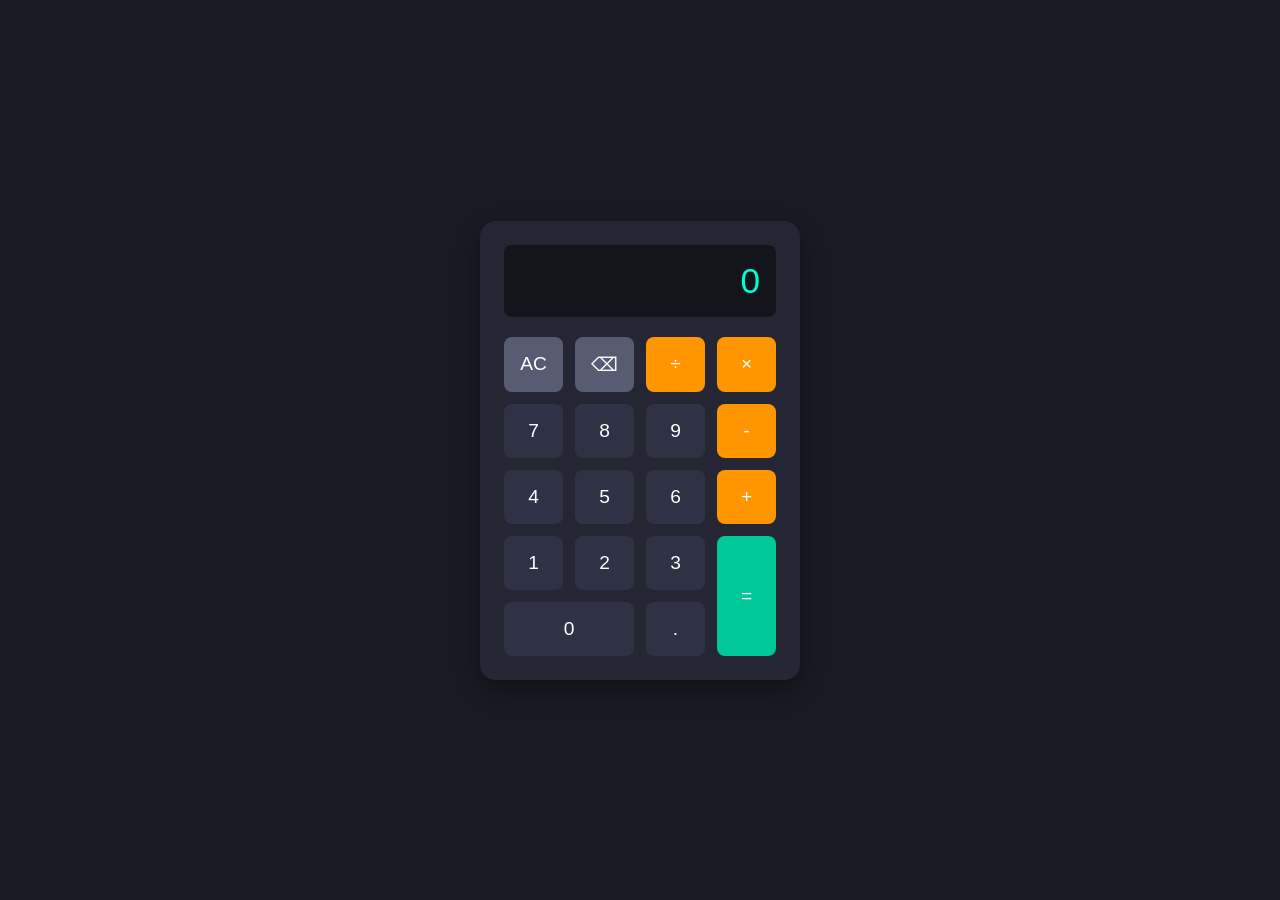
==== calc/index.html @ 813cab5e "Added Mode and other assignment too" ====
<!DOCTYPE html>
<html lang="en">
<head>
  <meta charset="UTF-8">
  <meta name="viewport" content="width=device-width, initial-scale=1.0">
  <title>JS Calculator</title>
  <link rel="stylesheet" href="style.css">
</head>
<body>
  <div class="calculator">
    <!-- Calculator Display -->
    <div id="display" class="display">0</div>

    <!-- Buttons Grid -->
    <div class="buttons">
      <button class="btn func" id="clear">AC</button>
      <button class="btn func" id="backspace">⌫</button>
      <button class="btn op" data-op="/">&divide;</button>
      <button class="btn op" data-op="*">&times;</button>

      <button class="btn num" data-num="7">7</button>
      <button class="btn num" data-num="8">8</button>
      <button class="btn num" data-num="9">9</button>
      <button class="btn op" data-op="-">-</button>

      <button class="btn num" data-num="4">4</button>
      <button class="btn num" data-num="5">5</button>
      <button class="btn num" data-num="6">6</button>
      <button class="btn op" data-op="+">+</button>

      <button class="btn num" data-num="1">1</button>
      <button class="btn num" data-num="2">2</button>
      <button class="btn num" data-num="3">3</button>
      <button class="btn equal" id="equals">=</button>

      <button class="btn num zero" data-num="0">0</button>
      <button class="btn decimal" id="decimal">.</button>
    </div>
  </div>

  <script src="script.js"></script>
</body>
</html>
---- calc/style.css ----
:root {
  --color-page-background: #1a1a24;
  --color-calculator-background: #242633;
  --color-display-background: #13141c;
  --color-display-text: #00ffcc;
  --color-button-background: #2e3244;
  --color-button-text: #ffffff;
  --color-button-hover: #3b4057;
  --color-operator-background: #ff9500;
  --color-operator-hover: #e08500;
  --color-function-background: #585c72;
  --color-function-hover: #6a6f87;
  --color-equal-background: #00c896;
  --color-equal-hover: #00b084;
  --color-calculator-shadow: rgba(0, 0, 0, 0.4);
}

* {
  box-sizing: border-box;
  margin: 0;
  padding: 0;
  font-family: 'Segoe UI', Tahoma, Geneva, Verdana, sans-serif;
}

body {
  min-height: 100vh;
  display: flex;
  justify-content: center;
  align-items: center;
  background-color: var(--color-page-background);
}

.calculator {
  background-color: var(--color-calculator-background);
  border-radius: 16px;
  padding: 24px;
  width: 320px;
  box-shadow: 0 10px 25px var(--color-calculator-shadow);
}

.calculator h1 {
  color: var(--color-button-text);
  font-size: 1.5rem;
  margin-bottom: 20px;
  text-align: center;
}

.display {
  background-color: var(--color-display-background);
  color: var(--color-display-text);
  font-size: 2.2rem;
  padding: 16px;
  text-align: right;
  border-radius: 8px;
  margin-bottom: 20px;
  overflow: hidden;
  text-overflow: ellipsis;
  white-space: nowrap;
  min-height: 65px;
}

.buttons {
  display: grid;
  grid-template-columns: repeat(4, 1fr);
  gap: 12px;
}

.btn {
  padding: 16px;
  font-size: 1.2rem;
  border: none;
  border-radius: 8px;
  cursor: pointer;
  background-color: var(--color-button-background);
  color: var(--color-button-text);
  transition: background 0.15s ease, transform 0.1s ease;
}

.btn:hover {
  background-color: var(--color-button-hover);
}

.btn:active {
  transform: scale(0.96);
}

.btn.op {
  background-color: var(--color-operator-background);
  color: var(--color-button-text);
}

.btn.op:hover {
  background-color: var(--color-operator-hover);
}

.btn.func {
  background-color: var(--color-function-background);
}

.btn.func:hover {
  background-color: var(--color-function-hover);
}

.btn.equal {
  background-color: var(--color-equal-background);
  grid-row: span 2;
  display: flex;
  justify-content: center;
  align-items: center;
}

.btn.equal:hover {
  background-color: var(--color-equal-hover);
}

.btn.zero {
  grid-column: span 2;
}
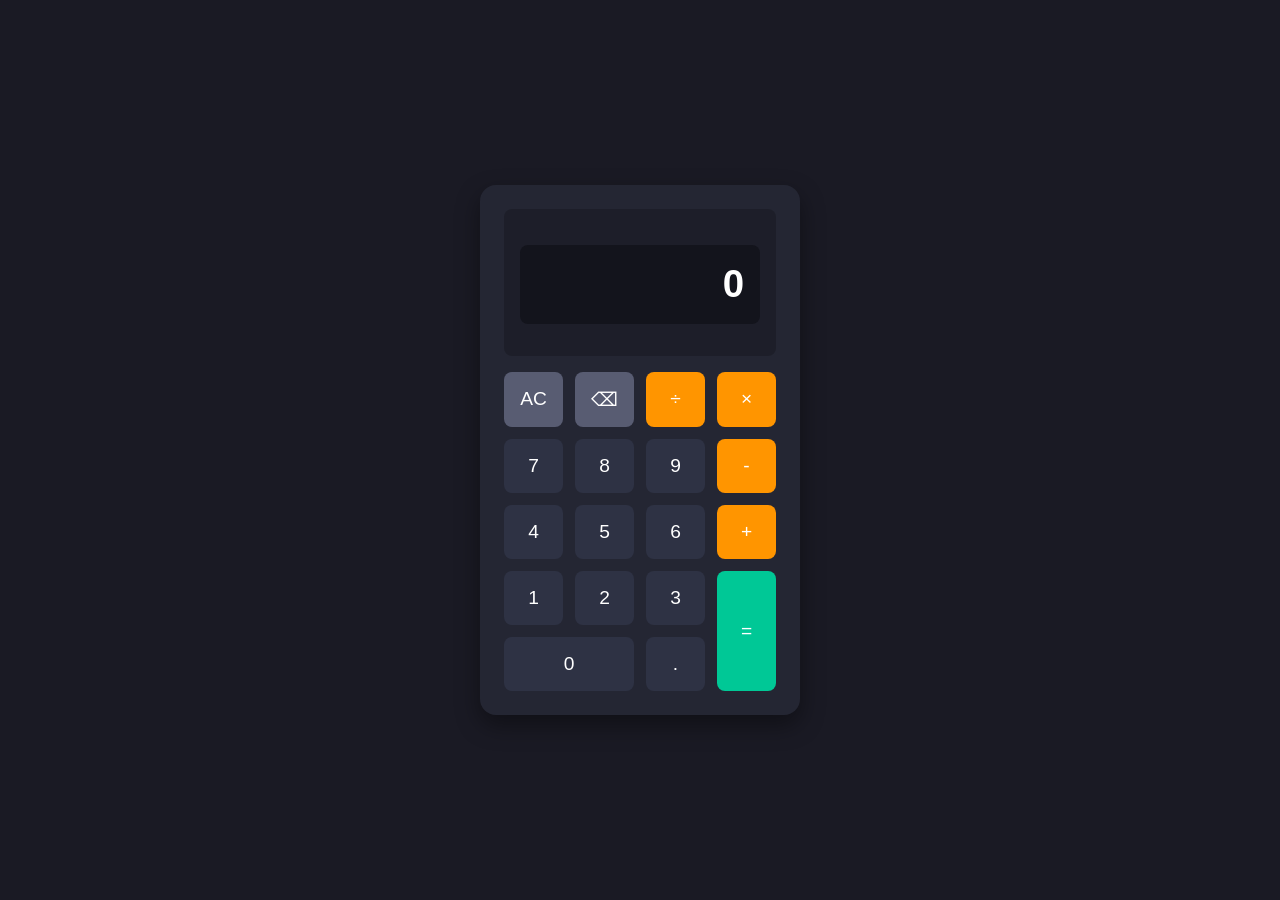
==== commit 43aa975b: "Update index.html" ====
--- a/calc/index.html
+++ b/calc/index.html
@@ -9,7 +9,10 @@
 <body>
   <div class="calculator">
     <!-- Calculator Display -->
-    <div id="display" class="display">0</div>
+    <div class="display-screen" style="background: rgba(0, 0, 0, 0.2); border-radius: 8px; padding: 12px 16px; margin-bottom: 16px; display: flex; flex-direction: column; justify-content: space-between; min-height: 85px;">
+      <div id="equation" style="color: #a0aec0; font-size: 1.1rem; text-align: right; min-height: 24px; word-break: break-all; letter-spacing: 1px;"></div>
+      <div id="display" class="display" style="color: #ffffff; font-size: 2.4rem; font-weight: bold; text-align: right; line-height: 1.2;">0</div>
+    </div>
 
     <!-- Buttons Grid -->
     <div class="buttons">
